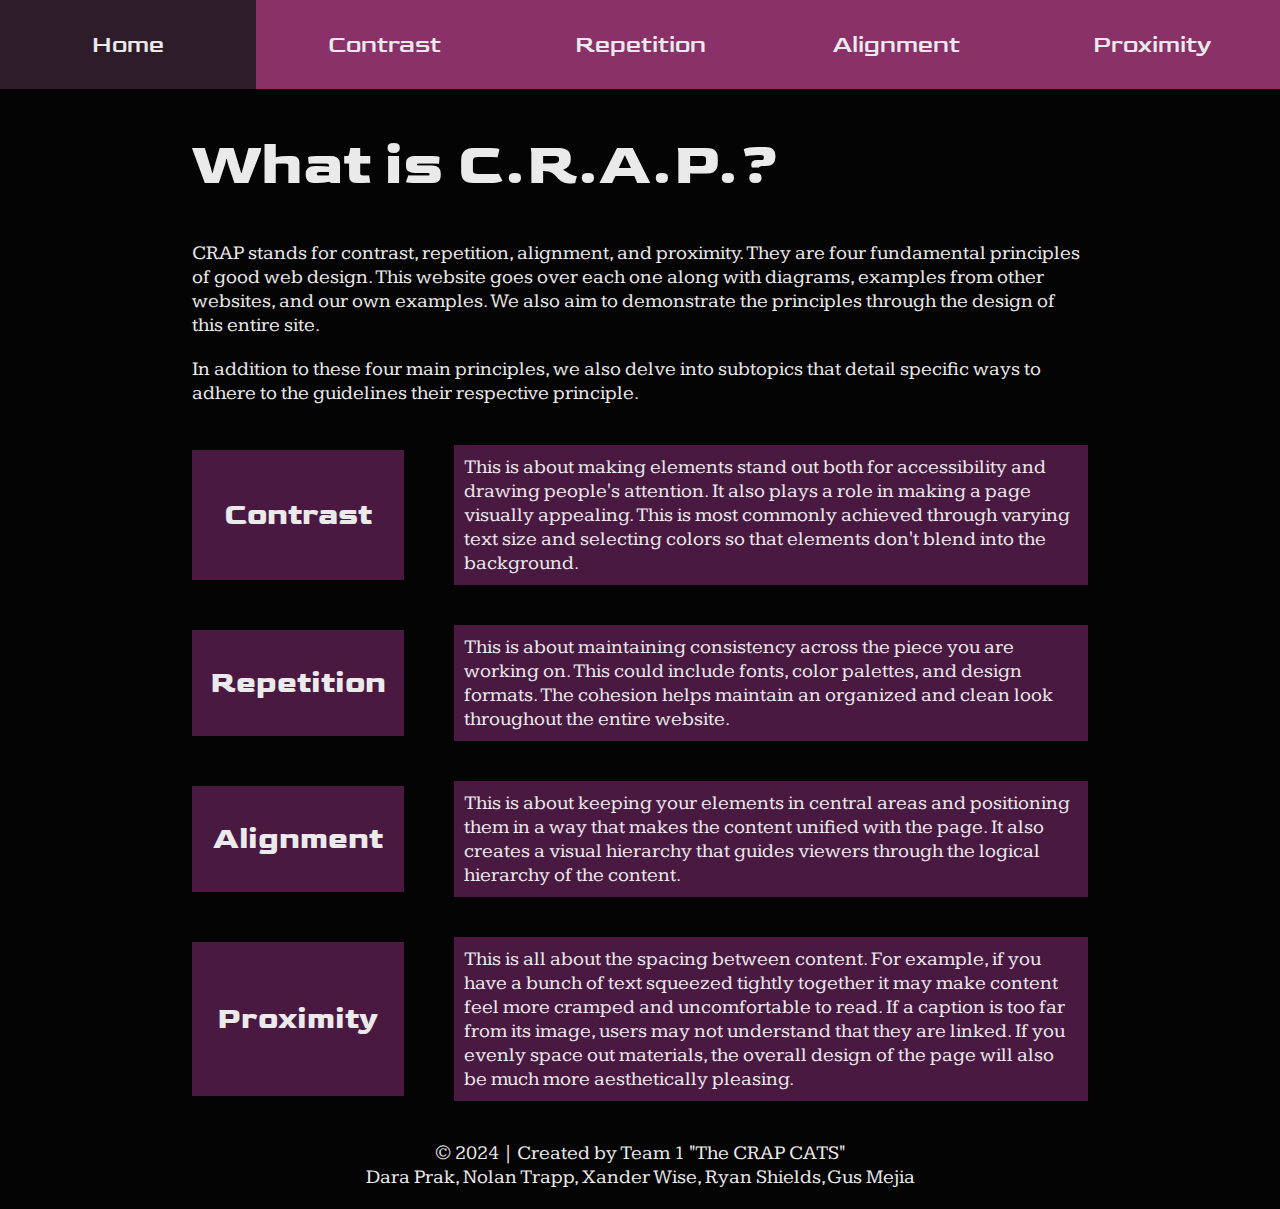
==== index.html @ cf1d7124 "Update" ====
<!DOCTYPE html>
<html lang="en">
    <head>
        <meta charset="UTF-8">
        <meta name="viewport" content="width=device-width, initial-scale=1.0">
        <link href="assets/css/styles.css" rel="stylesheet">
        <style>
            @import url('https://fonts.googleapis.com/css2?family=Kameron:wght@400..700&display=swap');
            @import url('https://fonts.googleapis.com/css2?family=Goldman:wght@400;700&family=Kameron:wght@400..700&display=swap');
        </style>
        <title>C.R.A.P. Principles</title>
    </head>
    <body>
        <div class="nav">
            <ul>
                <li class="active"><a href="index.html">Home</a></li>
                <li><a href="pages/contrast/contrast.html">Contrast</a>
                    <div class="subnav">
                        <ul>
                            <li><a href="pages/contrast/color.html">Color and Texture</a></li>
                        </ul>
                    </div>
                </li>
                <li><a href="pages/repetition/repetition.html">Repetition</a>
                    <div class="subnav">
                        <ul>
                            <li><a href="pages/repetition/connectedness.html">Uniform Connectedness</a></li>
                            <li><a href="pages/repetition/typography.html">Typography</a></li>
                            <li><a href="pages/repetition/movement.html">Movement</a></li>
                        </ul>
                    </div>
                </li>
                <li><a href="pages/alignment/alignment.html">Alignment</a>
                    <div class="subnav">
                        <ul>
                            <li><a href="pages/alignment/whitespace.html">White Space</a></li>
                        </ul>
                    </div>
                </li>
                <li><a href="pages/proximity/proximity.html">Proximity</a>
                    <div class="subnav">
                        <ul>
                            <li><a href="pages/proximity/card_design.html">Card Design</a></li>
                            <li><a href="pages/proximity/hicks_law.html">Hick's Law</a></li>
                        </ul>
                    </div>
                </li>
            </ul>
        </div>
        
        <main>
            <h1>What is C.R.A.P.?</h1>
            <p>
                CRAP stands for contrast, repetition, alignment, and proximity.
                They are four fundamental principles of good web design. This website
                goes over each one along with diagrams, examples from other websites,
                and our own examples. We also aim to demonstrate the principles through
                the design of this entire site.
            </p>
            <p>
                In addition to these four main principles, we also delve into subtopics
                that detail specific ways to adhere to the guidelines their respective
                principle.
            </p>

            <div id="homeGrid">
                <h2>Contrast</h2>
                <p>
                    This is about making elements stand out both for accessibility and
                    drawing people's attention. It also plays a role in making a page
                    visually appealing. This is most commonly achieved through varying
                    text size and selecting colors so that elements don't blend into
                    the background.
                </p>

                <h2>Repetition</h2>
                <p>
                    This is about maintaining consistency across the piece you are working on.
                    This could include fonts, color palettes, and design formats. The cohesion
                    helps maintain an organized and clean look throughout the entire website.
                </p>

                <h2>Alignment</h2>
                <p>
                    This is about keeping your elements in central areas and positioning them
                    in a way that makes the content unified with the page. It also creates a
                    visual hierarchy that guides viewers through the logical hierarchy of the
                    content.
                </p>

                <h2>Proximity</h2>
                <p>
                    This is all about the spacing between content. For example, if you have a
                    bunch of text squeezed tightly together it may make content feel more cramped
                    and uncomfortable to read. If a caption is too far from its image, users may
                    not understand that they are linked. If you evenly space out materials, the
                    overall design of the page will also be much more aesthetically pleasing.
                </p>
            </div>
        </main>

        
        <footer>
            <div class="crapCatsFooter">
            <p>&copy; 2024 | Created by Team 1 "The CRAP CATS"<br> Dara Prak, Nolan Trapp, Xander Wise, Ryan Shields, Gus Mejia</p>
            </div>
        </footer>
    </body>
</html>
---- assets/css/styles.css ----
body{
    padding:0;
    margin: 0;
    color: #EAEAEA;
    background-color: #050404;
    font-family: Kameron, Georgia, 'Times New Roman', Times, serif;
    font-size: 20px;
}

a {
    color: #EAEAEA;
}

/* Navigation */

.nav {
    width:100%;
    top:0;
    background-color: #893168;
    position: sticky;
    z-index: 100;
    font-family: Goldman, sans-serif;
}

.nav ul li {
    text-align: center;
    list-style-type: none;
    width: 20%; 
    padding-top: 30px;
    padding-bottom: 30px;
    font-size: 18pt;
}

.nav ul li:hover {
    background-color: #2E1C2B;
}

.nav ul li:hover a {
    
}

.nav ul li a {
    text-decoration: none;
    
}

.nav ul {
    display: flex;
    flex-wrap: wrap;
    width: 100%;
    padding: 0;
    margin: 0;
}

.subnav {
    display: none;
    background-color: #4A1942;
    top:100%;
    position: absolute;
    width: auto;
    width: 100%;
    z-index: 1;
}

.subnav ul {
    display: flex;
    flex-direction: column;
    align-items: center;
    padding: 0;
    margin: 0;
    list-style-type: none;
}

ul li:hover .subnav {
    display: block;
}

ul li {
    position: relative;
}

.nav .subnav ul li a {
    
}

.subnav ul li:hover {
    background-color: #2E1C2B;
}

.subnav ul li {
    width: 100%;
}

/* End of Navigation */

h1 {
    font-size: 3em;
}

h1, h2, h3 {
    font-family: Goldman, sans-serif;
}

main {
    max-width: 70%;
    margin: auto;
}

section {
    background-color: #4A1942;
}

#homeGrid {
    display: grid;
    grid-template-columns: 1fr 3fr;
    column-gap: 50px;
}

#homeGrid h2 {
    background-color: #4A1942;
    display: grid;
    place-items: center;
    padding: 10px;
}

#homeGrid p {
    background-color: #4A1942;
    padding: 10px;
}

.footer {
    text-align: center;
    padding: 10px;
}

.crapCatsFooter {
    align-items: center;
    display: flex;
    text-align: center;
    justify-content: center;
}
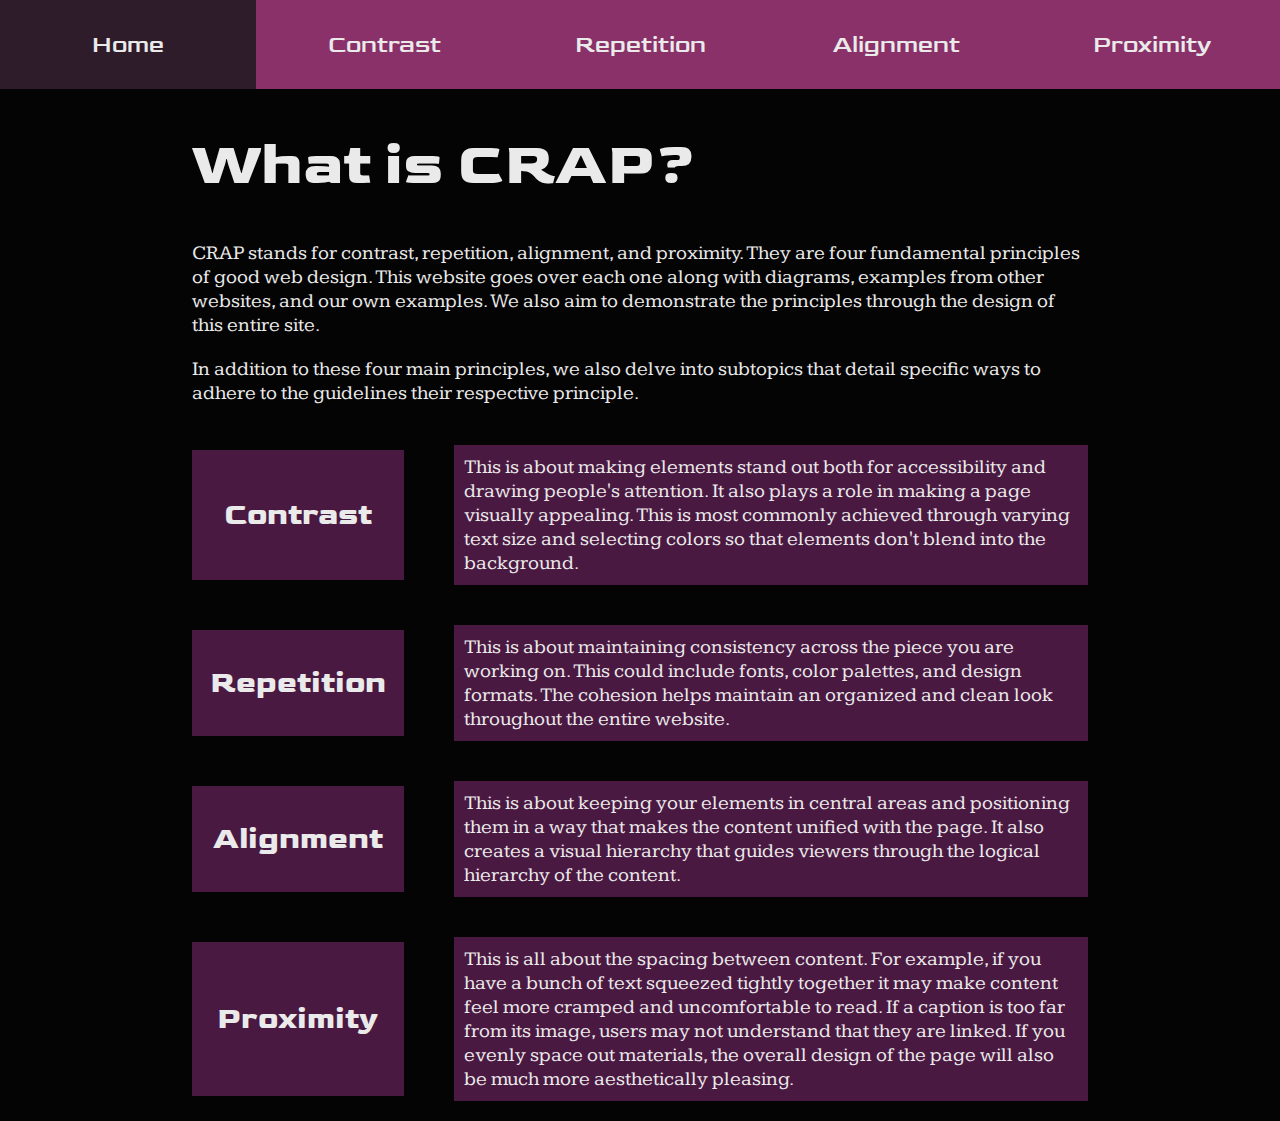
==== commit d89edc58: "Updating to main" ====
--- a/index.html
+++ b/index.html
@@ -8,7 +8,7 @@
             @import url('https://fonts.googleapis.com/css2?family=Kameron:wght@400..700&display=swap');
             @import url('https://fonts.googleapis.com/css2?family=Goldman:wght@400;700&family=Kameron:wght@400..700&display=swap');
         </style>
-        <title>C.R.A.P. Principles</title>
+        <title>CRAP Principles</title>
     </head>
     <body>
         <div class="nav">
@@ -49,7 +49,7 @@
         </div>
         
         <main>
-            <h1>What is C.R.A.P.?</h1>
+            <h1>What is CRAP?</h1>
             <p>
                 CRAP stands for contrast, repetition, alignment, and proximity.
                 They are four fundamental principles of good web design. This website
@@ -99,11 +99,6 @@
             </div>
         </main>
 
-        
-        <footer>
-            <div class="crapCatsFooter">
-            <p>&copy; 2024 | Created by Team 1 "The CRAP CATS"<br> Dara Prak, Nolan Trapp, Xander Wise, Ryan Shields, Gus Mejia</p>
-            </div>
-        </footer>
+
     </body>
 </html>--- a/assets/css/styles.css
+++ b/assets/css/styles.css
@@ -127,15 +127,3 @@
     background-color: #4A1942;
     padding: 10px;
 }
-
-.footer {
-    text-align: center;
-    padding: 10px;
-}
-
-.crapCatsFooter {
-    align-items: center;
-    display: flex;
-    text-align: center;
-    justify-content: center;
-}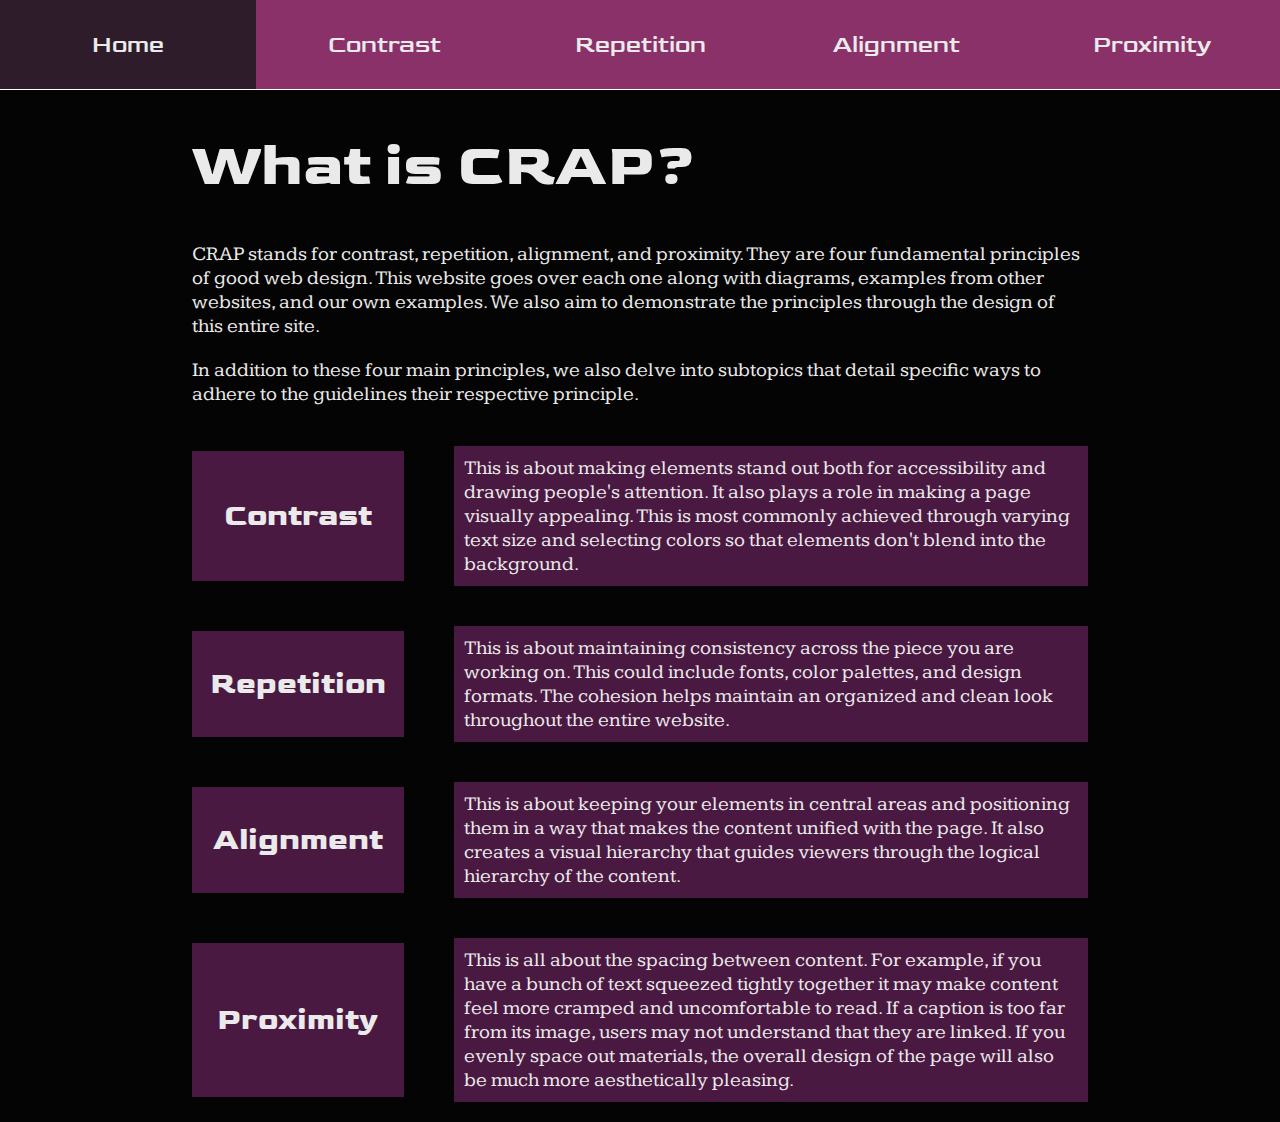
==== commit a55328ae: "PHP adjustments" ====
--- a/index.html
+++ b/index.html
@@ -14,14 +14,14 @@
         <div class="nav">
             <ul>
                 <li class="active"><a href="index.html">Home</a></li>
-                <li><a href="pages/contrast/contrast.html">Contrast</a>
+                <li><a href="pages/contrast/index.php">Contrast</a>
                     <div class="subnav">
                         <ul>
                             <li><a href="pages/contrast/color.html">Color and Texture</a></li>
                         </ul>
                     </div>
                 </li>
-                <li><a href="pages/repetition/repetition.html">Repetition</a>
+                <li><a href="pages/repetition/repetition.php">Repetition</a>
                     <div class="subnav">
                         <ul>
                             <li><a href="pages/repetition/connectedness.html">Uniform Connectedness</a></li>
@@ -30,14 +30,14 @@
                         </ul>
                     </div>
                 </li>
-                <li><a href="pages/alignment/alignment.html">Alignment</a>
+                <li><a href="pages/alignment/index.php">Alignment</a>
                     <div class="subnav">
                         <ul>
                             <li><a href="pages/alignment/whitespace.html">White Space</a></li>
                         </ul>
                     </div>
                 </li>
-                <li><a href="pages/proximity/proximity.html">Proximity</a>
+                <li><a href="pages/proximity/index.php">Proximity</a>
                     <div class="subnav">
                         <ul>
                             <li><a href="pages/proximity/card_design.html">Card Design</a></li>
--- a/assets/css/styles.css
+++ b/assets/css/styles.css
@@ -1,3 +1,6 @@
+@import url('https://fonts.googleapis.com/css2?family=Kameron:wght@400..700&display=swap');
+@import url('https://fonts.googleapis.com/css2?family=Goldman:wght@400;700&family=Kameron:wght@400..700&display=swap');
+
 body{
     padding:0;
     margin: 0;
@@ -11,14 +14,13 @@
     color: #EAEAEA;
 }
 
-/* Navigation */
-
 .nav {
     width:100%;
     top:0;
     background-color: #893168;
     position: sticky;
     z-index: 100;
+    border-bottom: 1px white solid;
     font-family: Goldman, sans-serif;
 }
 
@@ -91,8 +93,6 @@
     width: 100%;
 }
 
-/* End of Navigation */
-
 h1 {
     font-size: 3em;
 }
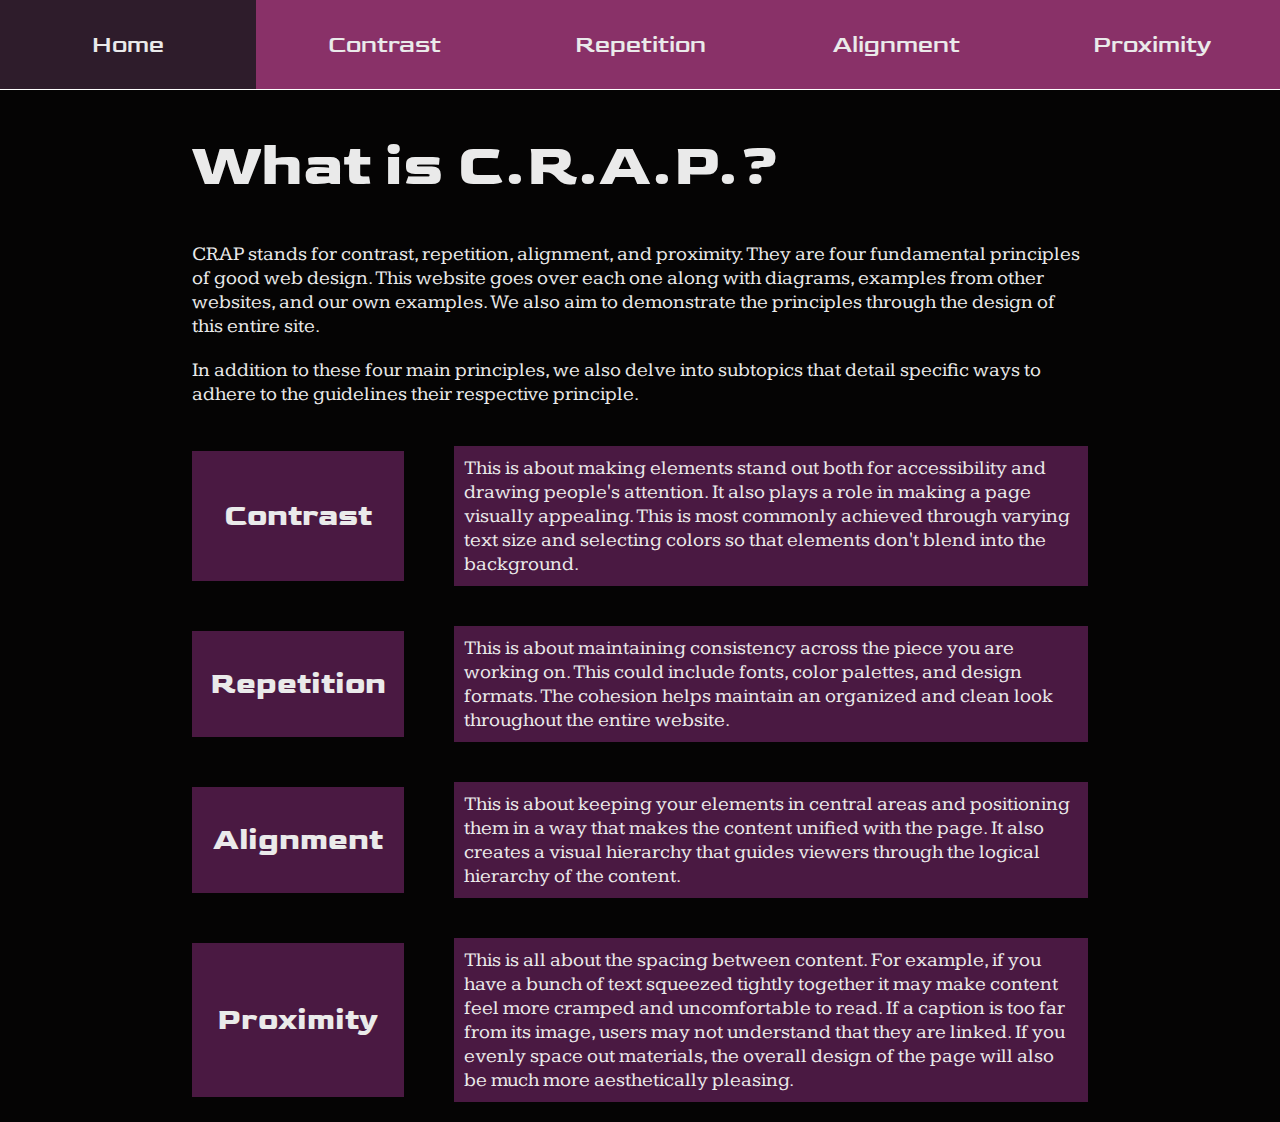
==== commit d2effb42: "started php" ====
--- a/index.html
+++ b/index.html
@@ -8,40 +8,40 @@
             @import url('https://fonts.googleapis.com/css2?family=Kameron:wght@400..700&display=swap');
             @import url('https://fonts.googleapis.com/css2?family=Goldman:wght@400;700&family=Kameron:wght@400..700&display=swap');
         </style>
-        <title>CRAP Principles</title>
+        <title>C.R.A.P. Principles</title>
     </head>
     <body>
         <div class="nav">
             <ul>
                 <li class="active"><a href="index.html">Home</a></li>
-                <li><a href="pages/contrast/index.php">Contrast</a>
+                <li><a href="pages/contrast/contrast.html">Contrast</a>
                     <div class="subnav">
                         <ul>
                             <li><a href="pages/contrast/color.html">Color and Texture</a></li>
                         </ul>
                     </div>
                 </li>
-                <li><a href="pages/repetition/repetition.php">Repetition</a>
+                <li><a href="pages/repetition/repetition.html">Repetition</a>
                     <div class="subnav">
                         <ul>
-                            <li><a href="pages/repetition/connectedness.html">Uniform Connectedness</a></li>
+                            <li><a href="pages/repetition/connectedness.php">Uniform Connectedness</a></li>
                             <li><a href="pages/repetition/typography.html">Typography</a></li>
-                            <li><a href="pages/repetition/movement.html">Movement</a></li>
+                            <li><a href="pages/repetition/movement.php">Movement</a></li>
                         </ul>
                     </div>
                 </li>
-                <li><a href="pages/alignment/index.php">Alignment</a>
+                <li><a href="pages/alignment/alignment.html">Alignment</a>
                     <div class="subnav">
                         <ul>
                             <li><a href="pages/alignment/whitespace.html">White Space</a></li>
                         </ul>
                     </div>
                 </li>
-                <li><a href="pages/proximity/index.php">Proximity</a>
+                <li><a href="pages/proximity/proximity.html">Proximity</a>
                     <div class="subnav">
                         <ul>
                             <li><a href="pages/proximity/card_design.html">Card Design</a></li>
-                            <li><a href="pages/proximity/hicks_law.html">Hick's Law</a></li>
+                            <li><a href="pages/proximity/hicks_law.php">Hick's Law</a></li>
                         </ul>
                     </div>
                 </li>
@@ -49,7 +49,7 @@
         </div>
         
         <main>
-            <h1>What is CRAP?</h1>
+            <h1>What is C.R.A.P.?</h1>
             <p>
                 CRAP stands for contrast, repetition, alignment, and proximity.
                 They are four fundamental principles of good web design. This website
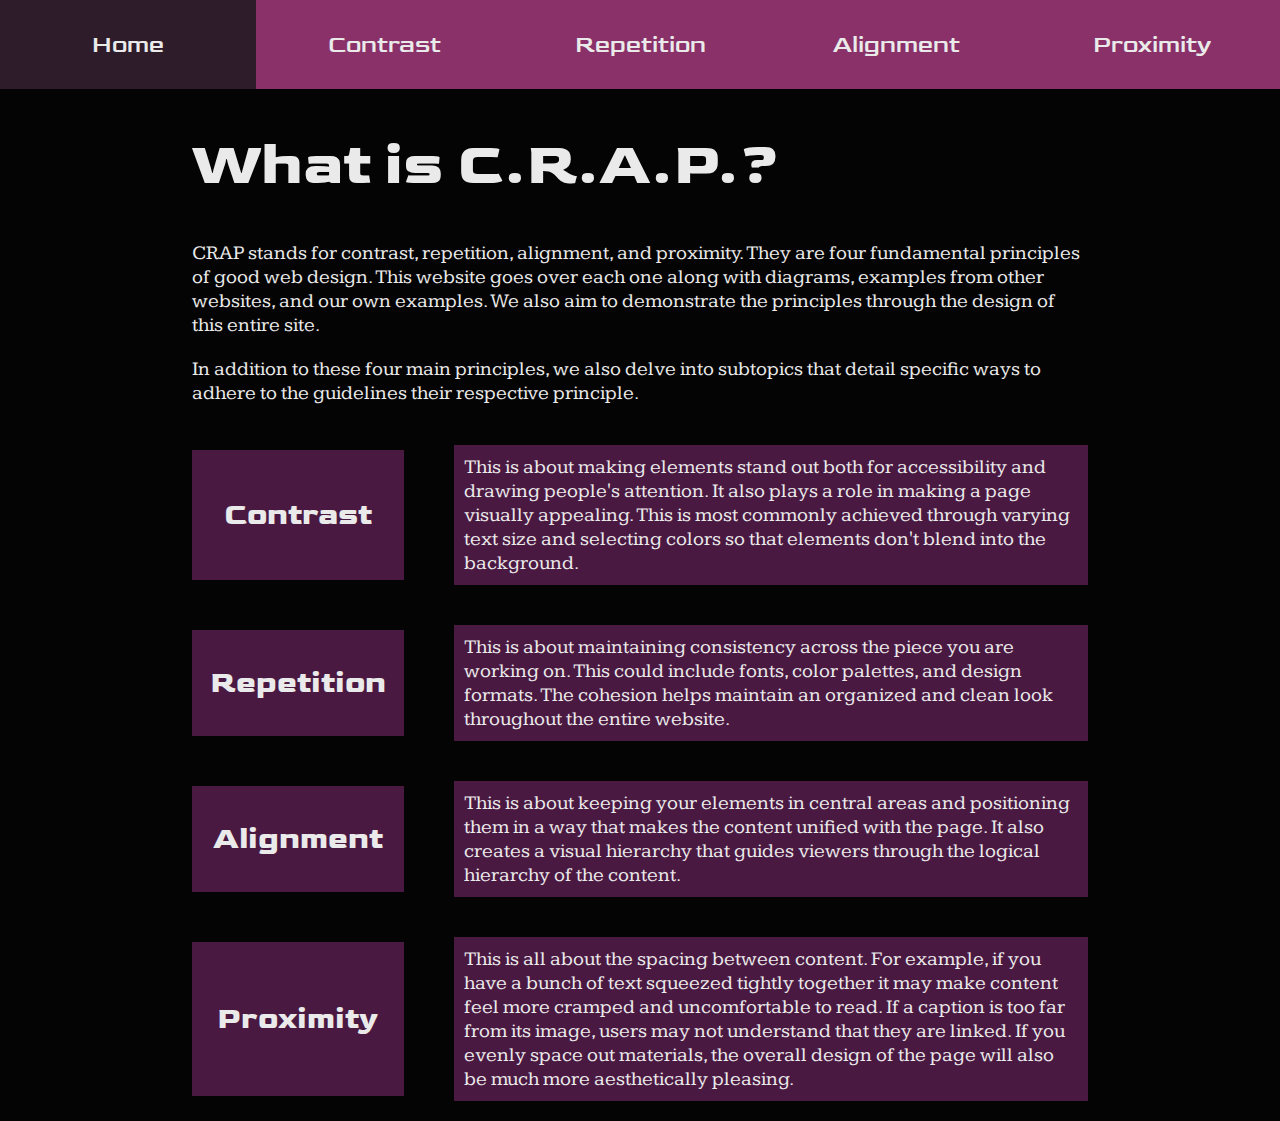
==== commit 1ddbacdd: "Merge branch 'Shields' of https://github.com/dp8523/ISTE-240-CRAP-Principles" ====
--- a/index.html
+++ b/index.html
@@ -14,33 +14,33 @@
         <div class="nav">
             <ul>
                 <li class="active"><a href="index.html">Home</a></li>
-                <li><a href="pages/contrast/contrast.html">Contrast</a>
+                <li><a href="pages/contrast/index.php">Contrast</a>
                     <div class="subnav">
                         <ul>
-                            <li><a href="pages/contrast/color.html">Color and Texture</a></li>
+                            <li><a href="pages/contrast/color.php">Color and Texture</a></li>
                         </ul>
                     </div>
                 </li>
-                <li><a href="pages/repetition/repetition.html">Repetition</a>
+                <li><a href="pages/repetition/repetition.php">Repetition</a>
                     <div class="subnav">
                         <ul>
                             <li><a href="pages/repetition/connectedness.php">Uniform Connectedness</a></li>
-                            <li><a href="pages/repetition/typography.html">Typography</a></li>
+                            <li><a href="pages/repetition/typography.php">Typography</a></li>
                             <li><a href="pages/repetition/movement.php">Movement</a></li>
                         </ul>
                     </div>
                 </li>
-                <li><a href="pages/alignment/alignment.html">Alignment</a>
+                <li><a href="pages/alignment/index.php">Alignment</a>
                     <div class="subnav">
                         <ul>
-                            <li><a href="pages/alignment/whitespace.html">White Space</a></li>
+                            <li><a href="pages/alignment/whitespace.php">White Space</a></li>
                         </ul>
                     </div>
                 </li>
-                <li><a href="pages/proximity/proximity.html">Proximity</a>
+                <li><a href="pages/proximity/index.php">Proximity</a>
                     <div class="subnav">
                         <ul>
-                            <li><a href="pages/proximity/card_design.html">Card Design</a></li>
+                            <li><a href="pages/proximity/card_design.php">Card Design</a></li>
                             <li><a href="pages/proximity/hicks_law.php">Hick's Law</a></li>
                         </ul>
                     </div>
--- a/assets/css/styles.css
+++ b/assets/css/styles.css
@@ -14,13 +14,14 @@
     color: #EAEAEA;
 }
 
+/* Navigation */
+
 .nav {
     width:100%;
     top:0;
     background-color: #893168;
     position: sticky;
     z-index: 100;
-    border-bottom: 1px white solid;
     font-family: Goldman, sans-serif;
 }
 
@@ -93,6 +94,8 @@
     width: 100%;
 }
 
+/* End of Navigation */
+
 h1 {
     font-size: 3em;
 }
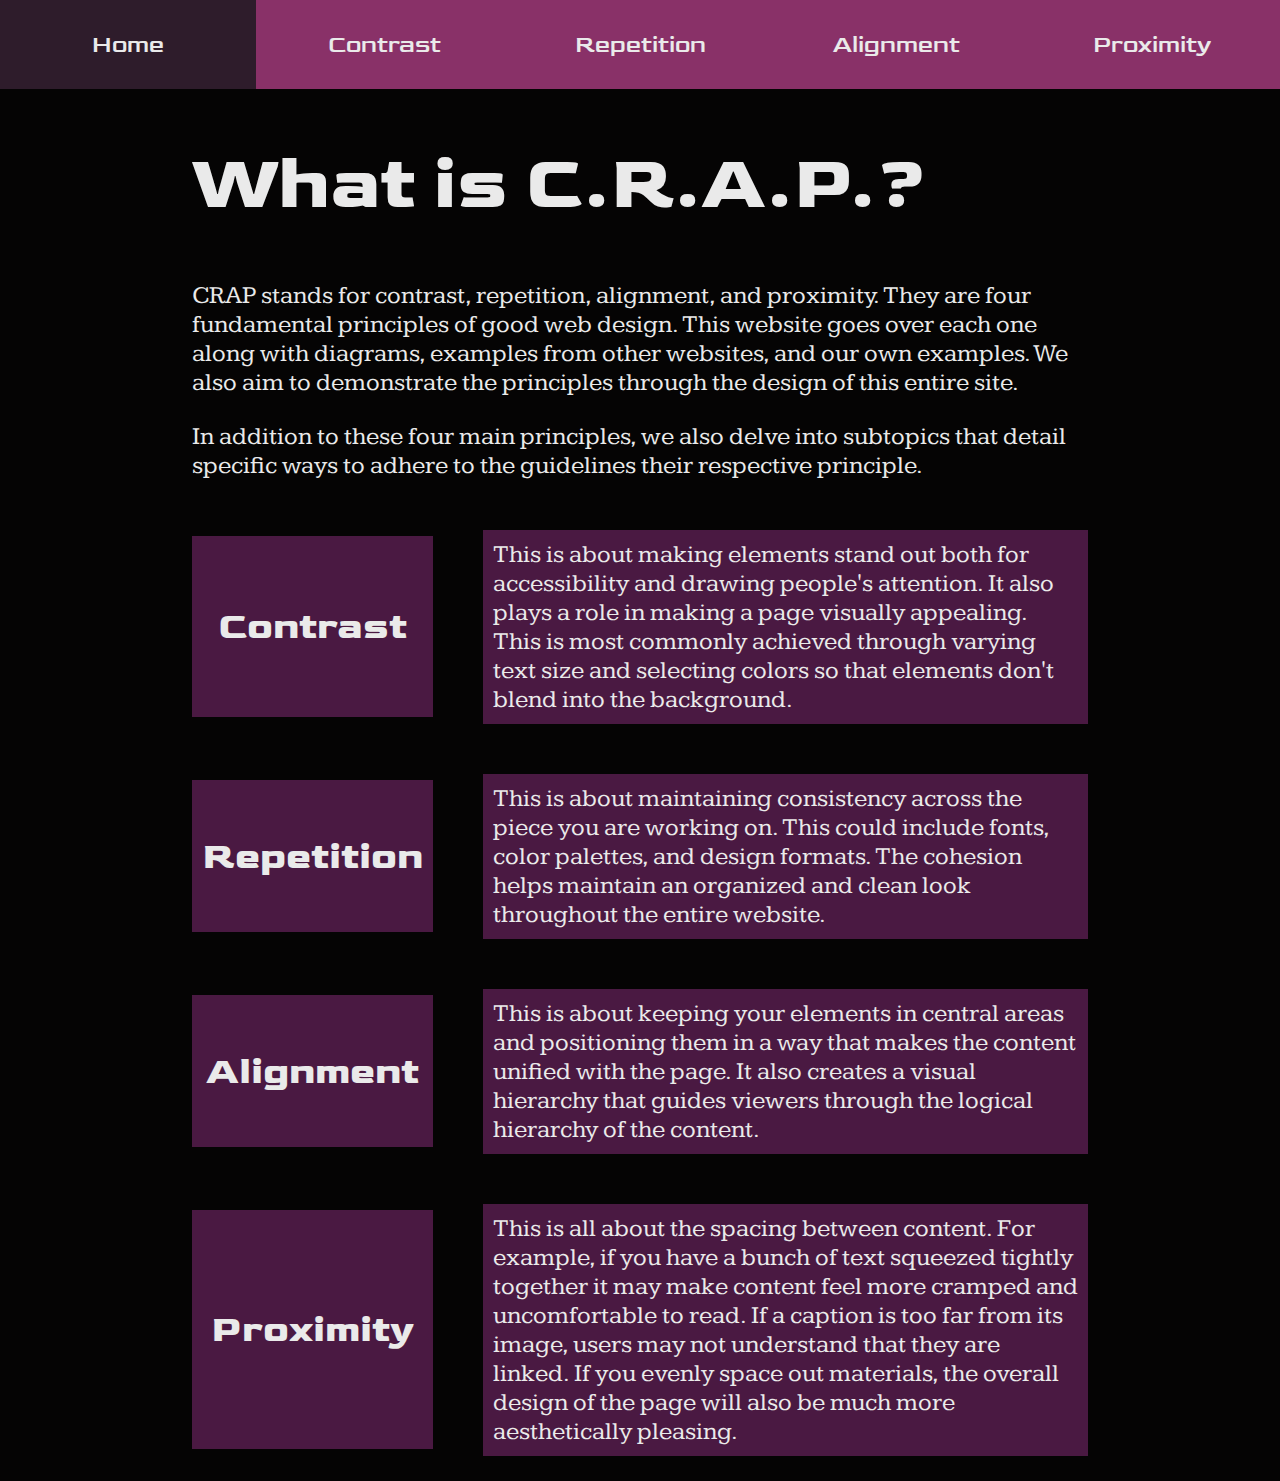
==== commit 6bbe4764: "changed nav in homepage to go to the correct php pages" ====
--- a/index.html
+++ b/index.html
@@ -14,7 +14,7 @@
         <div class="nav">
             <ul>
                 <li class="active"><a href="index.html">Home</a></li>
-                <li><a href="pages/contrast/index.php">Contrast</a>
+                <li><a href="pages/contrast/contrast.php">Contrast</a>
                     <div class="subnav">
                         <ul>
                             <li><a href="pages/contrast/color.php">Color and Texture</a></li>
@@ -30,14 +30,14 @@
                         </ul>
                     </div>
                 </li>
-                <li><a href="pages/alignment/index.php">Alignment</a>
+                <li><a href="pages/alignment/alignment.php">Alignment</a>
                     <div class="subnav">
                         <ul>
                             <li><a href="pages/alignment/whitespace.php">White Space</a></li>
                         </ul>
                     </div>
                 </li>
-                <li><a href="pages/proximity/index.php">Proximity</a>
+                <li><a href="pages/proximity/proximity.php">Proximity</a>
                     <div class="subnav">
                         <ul>
                             <li><a href="pages/proximity/card_design.php">Card Design</a></li>
--- a/assets/css/styles.css
+++ b/assets/css/styles.css
@@ -7,7 +7,7 @@
     color: #EAEAEA;
     background-color: #050404;
     font-family: Kameron, Georgia, 'Times New Roman', Times, serif;
-    font-size: 20px;
+    font-size: 25px;
 }
 
 a {
@@ -130,3 +130,23 @@
     background-color: #4A1942;
     padding: 10px;
 }
+
+.imgCenter{
+    display: block;
+    margin: auto;
+    width: 50%;
+}
+
+.imgCenter img{
+    width: 100%;
+}
+
+.tightText{
+    max-width: 60%;
+    margin: auto;
+}
+
+.pageTitle{
+    margin-top: 25px;
+    text-align: center;
+}
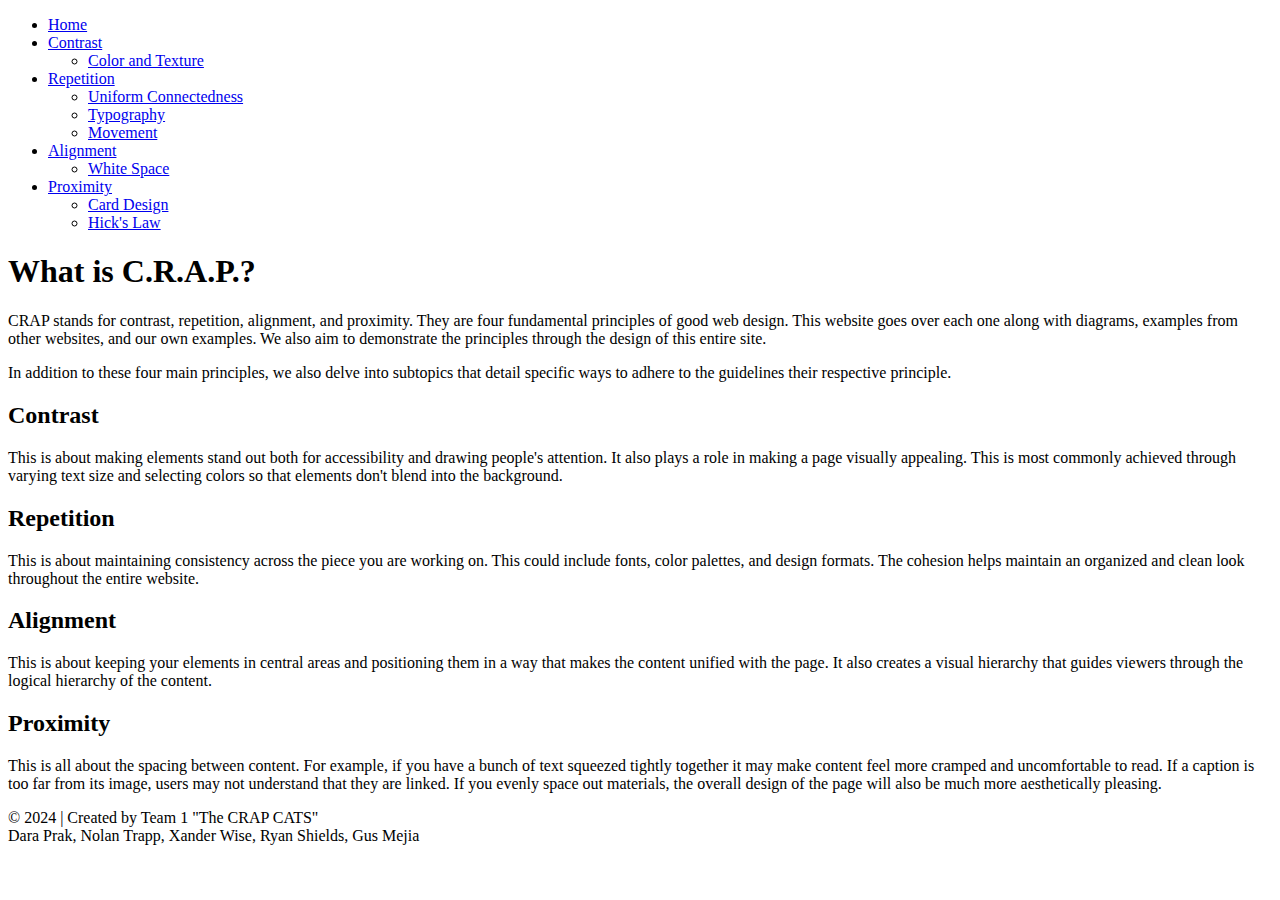
==== commit 8e52a106: "Merge branch 'main' into nolan" ====
--- a/index.html
+++ b/index.html
@@ -99,6 +99,11 @@
             </div>
         </main>
 
-
+        
+        <footer>
+            <div class="crapCatsFooter">
+            <p>&copy; 2024 | Created by Team 1 "The CRAP CATS"<br> Dara Prak, Nolan Trapp, Xander Wise, Ryan Shields, Gus Mejia</p>
+            </div>
+        </footer>
     </body>
 </html>